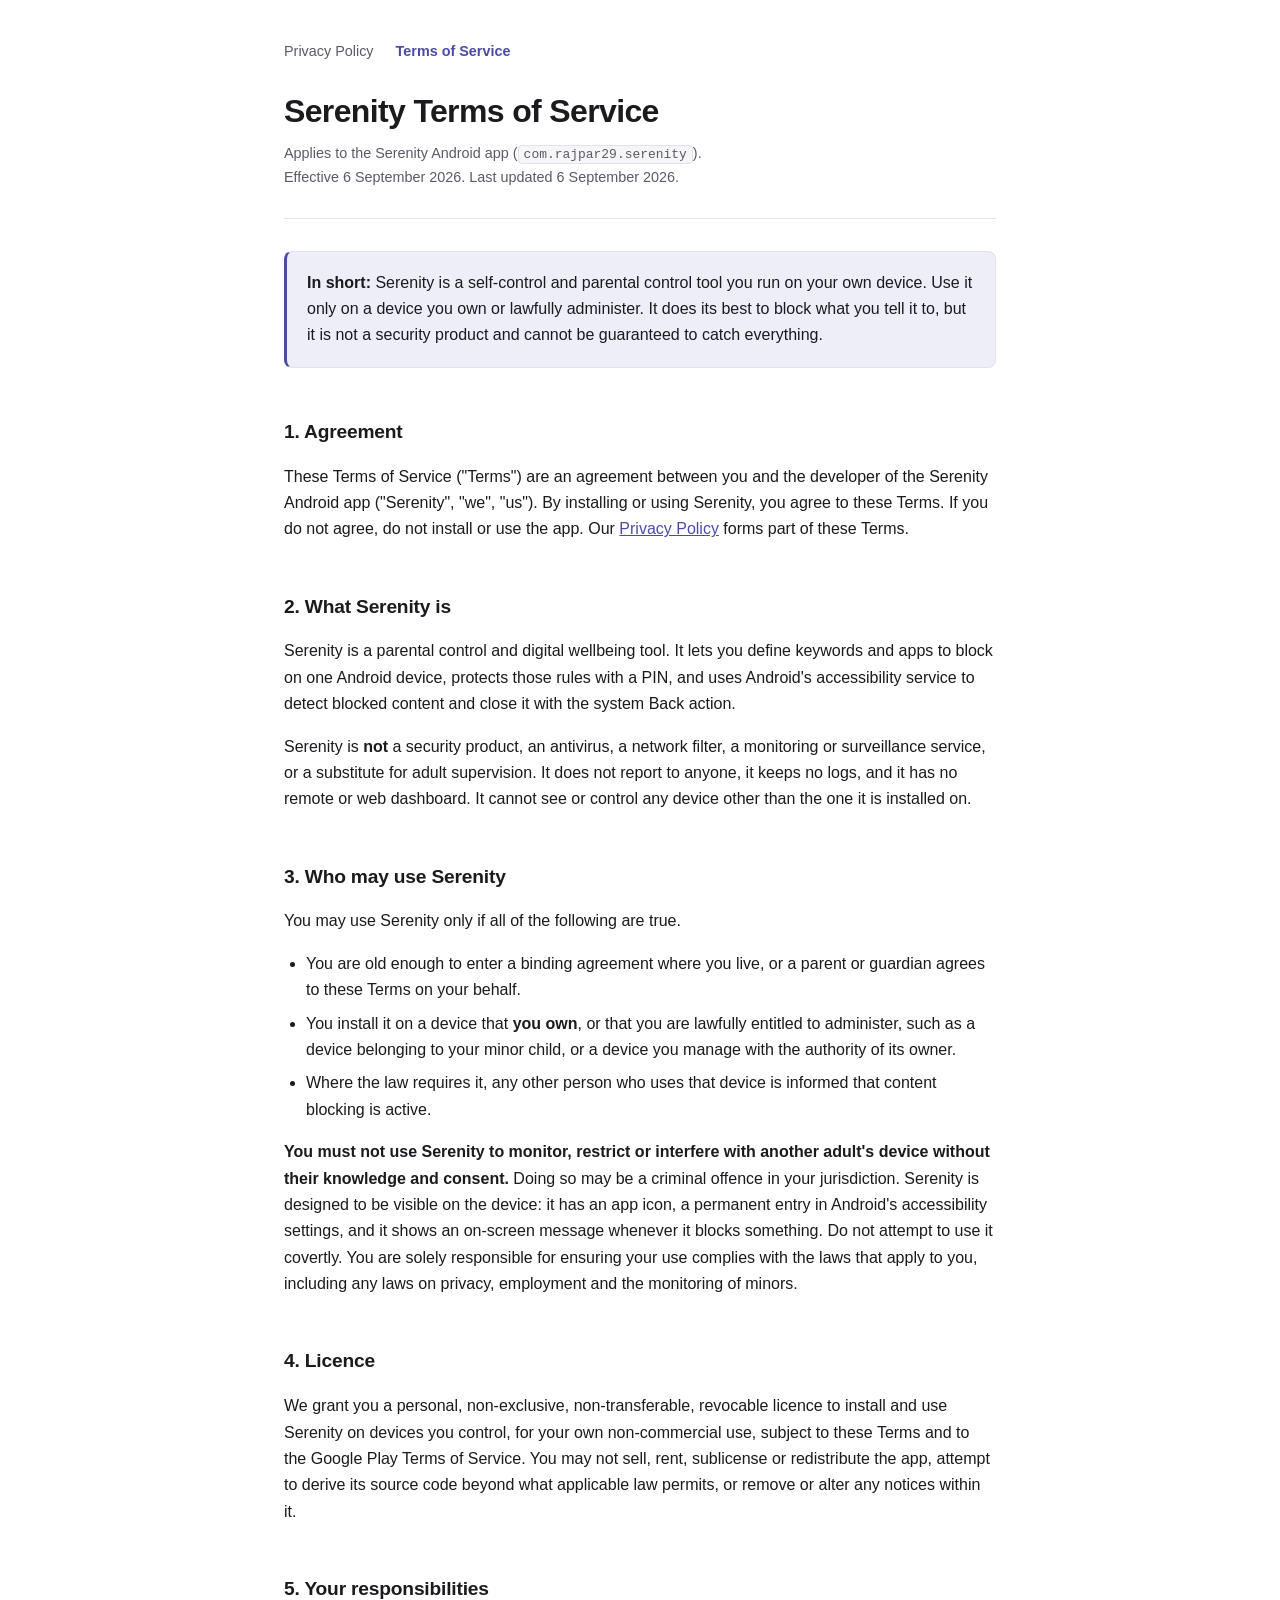
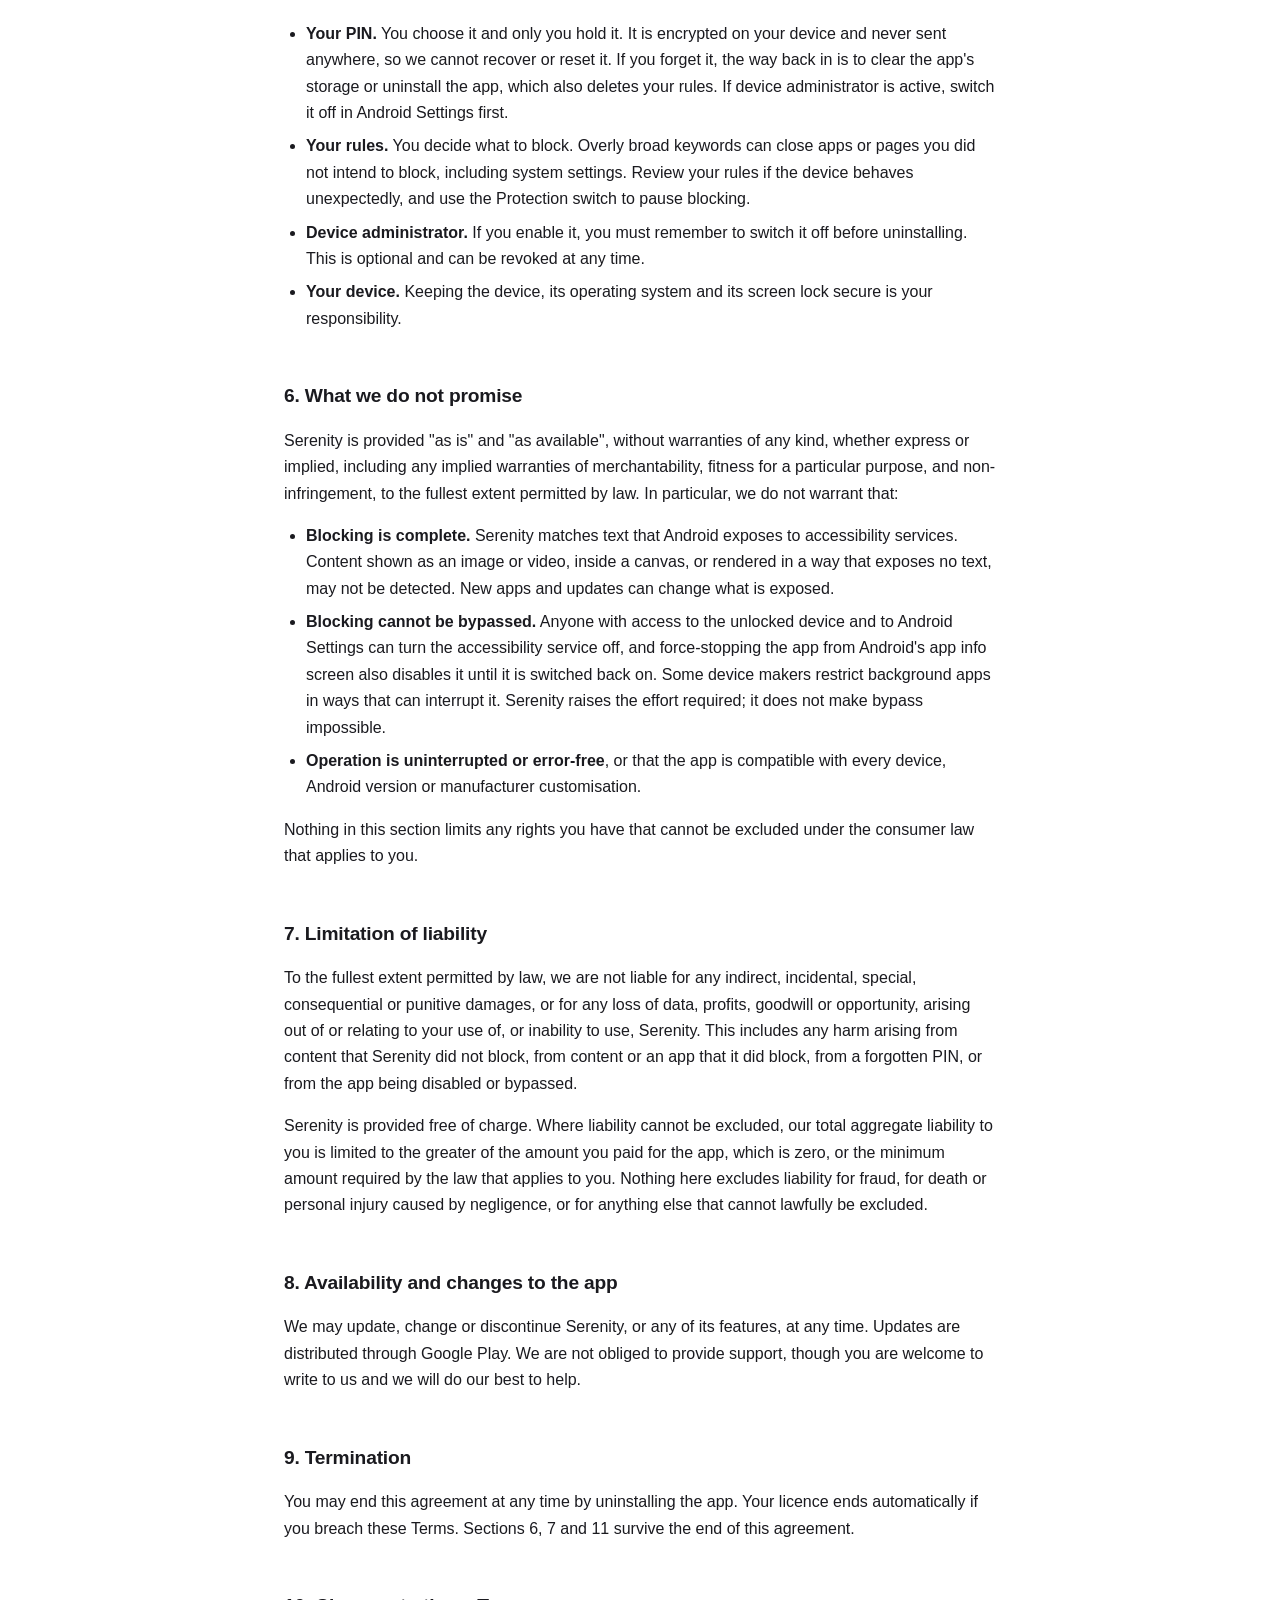
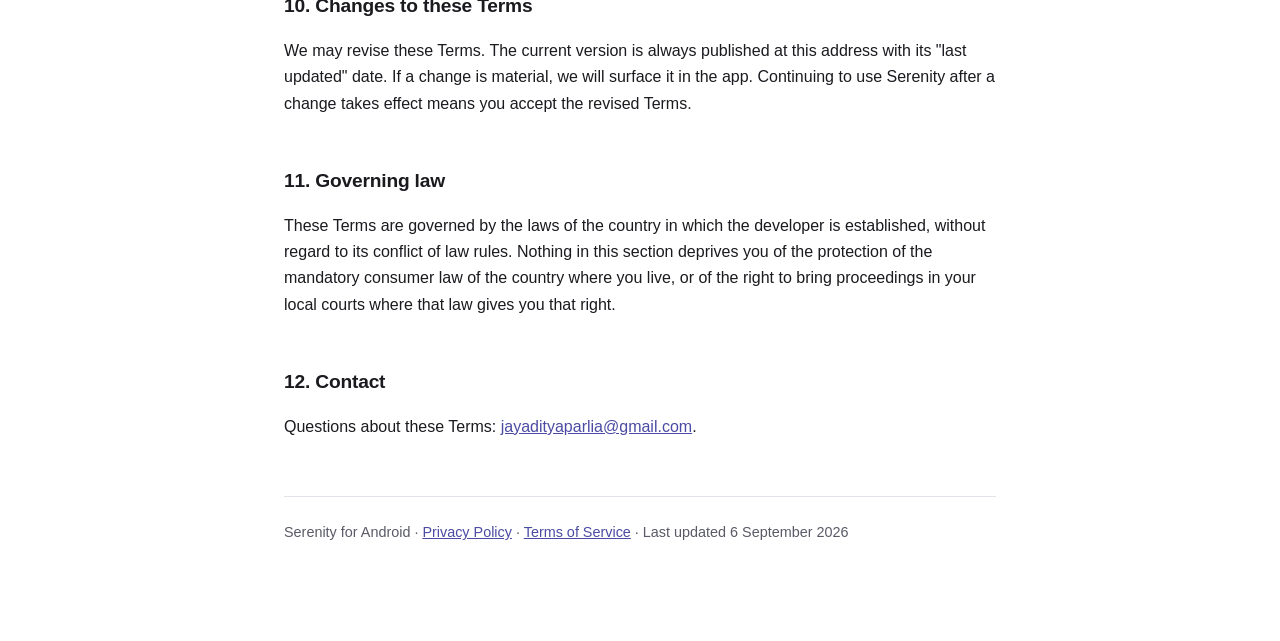
==== terms.html @ b1f2fce3 "Add Terms of Service, update contact email, expand privacy rights - Add terms.html covering permitte" ====
<!doctype html>
<html lang="en">
<head>
<meta charset="utf-8">
<meta name="viewport" content="width=device-width, initial-scale=1">
<title>Serenity Terms of Service</title>
<meta name="description" content="Terms of Service for the Serenity Android app, a parental control and focus tool that blocks keywords and apps on a single device.">
<link rel="stylesheet" href="style.css">
</head>
<body>
<div class="wrap">
<nav>
  <a href="./">Privacy Policy</a>
  <a href="terms.html" class="here">Terms of Service</a>
</nav>
<header>
  <h1>Serenity Terms of Service</h1>
  <p class="meta">Applies to the Serenity Android app (<code>com.rajpar29.serenity</code>).<br>
  Effective 6 September 2026. Last updated 6 September 2026.</p>
</header>

<div class="lede">
  <p><strong>In short:</strong> Serenity is a self-control and parental control tool you run on
  your own device. Use it only on a device you own or lawfully administer. It does its best to
  block what you tell it to, but it is not a security product and cannot be guaranteed to catch
  everything.</p>
</div>

<h2>1. Agreement</h2>
<p>These Terms of Service ("Terms") are an agreement between you and the developer of the Serenity
Android app ("Serenity", "we", "us"). By installing or using Serenity, you agree to these Terms.
If you do not agree, do not install or use the app. Our <a href="./">Privacy Policy</a> forms part
of these Terms.</p>

<h2>2. What Serenity is</h2>
<p>Serenity is a parental control and digital wellbeing tool. It lets you define keywords and apps
to block on one Android device, protects those rules with a PIN, and uses Android's accessibility
service to detect blocked content and close it with the system Back action.</p>
<p>Serenity is <strong>not</strong> a security product, an antivirus, a network filter, a
monitoring or surveillance service, or a substitute for adult supervision. It does not report to
anyone, it keeps no logs, and it has no remote or web dashboard. It cannot see or control any
device other than the one it is installed on.</p>

<h2>3. Who may use Serenity</h2>
<p>You may use Serenity only if all of the following are true.</p>
<ul>
  <li>You are old enough to enter a binding agreement where you live, or a parent or guardian
  agrees to these Terms on your behalf.</li>
  <li>You install it on a device that <strong>you own</strong>, or that you are lawfully entitled
  to administer, such as a device belonging to your minor child, or a device you manage with the
  authority of its owner.</li>
  <li>Where the law requires it, any other person who uses that device is informed that content
  blocking is active.</li>
</ul>
<p><strong>You must not use Serenity to monitor, restrict or interfere with another adult's device
without their knowledge and consent.</strong> Doing so may be a criminal offence in your
jurisdiction. Serenity is designed to be visible on the device: it has an app icon, a permanent
entry in Android's accessibility settings, and it shows an on-screen message whenever it blocks
something. Do not attempt to use it covertly. You are solely responsible for ensuring your use
complies with the laws that apply to you, including any laws on privacy, employment and the
monitoring of minors.</p>

<h2>4. Licence</h2>
<p>We grant you a personal, non-exclusive, non-transferable, revocable licence to install and use
Serenity on devices you control, for your own non-commercial use, subject to these Terms and to
the Google Play Terms of Service. You may not sell, rent, sublicense or redistribute the app,
attempt to derive its source code beyond what applicable law permits, or remove or alter any
notices within it.</p>

<h2>5. Your responsibilities</h2>
<ul>
  <li><strong>Your PIN.</strong> You choose it and only you hold it. It is encrypted on your device
  and never sent anywhere, so we cannot recover or reset it. If you forget it, the way back in is
  to clear the app's storage or uninstall the app, which also deletes your rules. If device
  administrator is active, switch it off in Android Settings first.</li>
  <li><strong>Your rules.</strong> You decide what to block. Overly broad keywords can close apps
  or pages you did not intend to block, including system settings. Review your rules if the device
  behaves unexpectedly, and use the Protection switch to pause blocking.</li>
  <li><strong>Device administrator.</strong> If you enable it, you must remember to switch it off
  before uninstalling. This is optional and can be revoked at any time.</li>
  <li><strong>Your device.</strong> Keeping the device, its operating system and its screen lock
  secure is your responsibility.</li>
</ul>

<h2>6. What we do not promise</h2>
<p>Serenity is provided "as is" and "as available", without warranties of any kind, whether
express or implied, including any implied warranties of merchantability, fitness for a particular
purpose, and non-infringement, to the fullest extent permitted by law. In particular, we do not
warrant that:</p>
<ul>
  <li><strong>Blocking is complete.</strong> Serenity matches text that Android exposes to
  accessibility services. Content shown as an image or video, inside a canvas, or rendered in a way
  that exposes no text, may not be detected. New apps and updates can change what is exposed.</li>
  <li><strong>Blocking cannot be bypassed.</strong> Anyone with access to the unlocked device and
  to Android Settings can turn the accessibility service off, and force-stopping the app from
  Android's app info screen also disables it until it is switched back on. Some device makers
  restrict background apps in ways that can interrupt it. Serenity raises the effort required; it
  does not make bypass impossible.</li>
  <li><strong>Operation is uninterrupted or error-free</strong>, or that the app is compatible with
  every device, Android version or manufacturer customisation.</li>
</ul>
<p>Nothing in this section limits any rights you have that cannot be excluded under the consumer
law that applies to you.</p>

<h2>7. Limitation of liability</h2>
<p>To the fullest extent permitted by law, we are not liable for any indirect, incidental, special,
consequential or punitive damages, or for any loss of data, profits, goodwill or opportunity,
arising out of or relating to your use of, or inability to use, Serenity. This includes any harm
arising from content that Serenity did not block, from content or an app that it did block, from a
forgotten PIN, or from the app being disabled or bypassed.</p>
<p>Serenity is provided free of charge. Where liability cannot be excluded, our total aggregate
liability to you is limited to the greater of the amount you paid for the app, which is zero, or
the minimum amount required by the law that applies to you. Nothing here excludes liability for
fraud, for death or personal injury caused by negligence, or for anything else that cannot lawfully
be excluded.</p>

<h2>8. Availability and changes to the app</h2>
<p>We may update, change or discontinue Serenity, or any of its features, at any time. Updates are
distributed through Google Play. We are not obliged to provide support, though you are welcome to
write to us and we will do our best to help.</p>

<h2>9. Termination</h2>
<p>You may end this agreement at any time by uninstalling the app. Your licence ends automatically
if you breach these Terms. Sections 6, 7 and 11 survive the end of this agreement.</p>

<h2>10. Changes to these Terms</h2>
<p>We may revise these Terms. The current version is always published at this address with its
"last updated" date. If a change is material, we will surface it in the app. Continuing to use
Serenity after a change takes effect means you accept the revised Terms.</p>

<h2>11. Governing law</h2>
<p>These Terms are governed by the laws of the country in which the developer is established,
without regard to its conflict of law rules. Nothing in this section deprives you of the
protection of the mandatory consumer law of the country where you live, or of the right to bring
proceedings in your local courts where that law gives you that right.</p>

<h2>12. Contact</h2>
<p>Questions about these Terms:
<a href="mailto:jayadityaparlia@gmail.com">jayadityaparlia@gmail.com</a>.</p>

<footer>
  Serenity for Android &middot; <a href="./">Privacy Policy</a> &middot;
  <a href="terms.html">Terms of Service</a> &middot; Last updated 6 September 2026
</footer>
</div>
</body>
</html>
---- style.css ----
:root {
  --bg: #ffffff;
  --surface: #f6f6f9;
  --border: #e2e2ea;
  --text: #1a1a1f;
  --muted: #5a5a68;
  --accent: #4b4ba3;
  --accent-soft: #eeeef8;
}
@media (prefers-color-scheme: dark) {
  :root {
    --bg: #121216;
    --surface: #1b1b21;
    --border: #2c2c36;
    --text: #ececf1;
    --muted: #a2a2b0;
    --accent: #a8a8f0;
    --accent-soft: #1e1e2c;
  }
}
* { box-sizing: border-box; }
body {
  margin: 0;
  background: var(--bg);
  color: var(--text);
  font: 16px/1.65 -apple-system, BlinkMacSystemFont, "Segoe UI", Roboto, Helvetica, Arial, sans-serif;
  -webkit-text-size-adjust: 100%;
}
.wrap { max-width: 760px; margin: 0 auto; padding: 40px 24px 96px; }
nav { margin-bottom: 28px; font-size: 0.9rem; }
nav a { color: var(--muted); text-decoration: none; margin-right: 18px; }
nav a:hover { color: var(--accent); text-decoration: underline; }
nav a.here { color: var(--accent); font-weight: 600; }
header { border-bottom: 1px solid var(--border); padding-bottom: 28px; margin-bottom: 32px; }
h1 { font-size: 2rem; line-height: 1.2; margin: 0 0 12px; letter-spacing: -0.02em; }
h2 { font-size: 1.2rem; margin: 40px 0 12px; letter-spacing: -0.01em; padding-top: 8px; }
h3 { font-size: 1rem; margin: 24px 0 8px; }
.meta { color: var(--muted); font-size: 0.9rem; margin: 0; }
.lede {
  background: var(--accent-soft);
  border: 1px solid var(--border);
  border-left: 3px solid var(--accent);
  border-radius: 8px;
  padding: 18px 20px;
  margin: 28px 0 8px;
}
.lede p { margin: 0; }
.lede p + p { margin-top: 10px; }
ul { padding-left: 22px; }
li { margin: 7px 0; }
a { color: var(--accent); }
code {
  background: var(--surface); border: 1px solid var(--border);
  border-radius: 4px; padding: 1px 5px; font-size: 0.9em;
}
table { border-collapse: collapse; width: 100%; margin: 16px 0; font-size: 0.95rem; }
th, td { text-align: left; padding: 10px 12px; border-bottom: 1px solid var(--border); vertical-align: top; }
th { color: var(--muted); font-weight: 600; font-size: 0.85rem; text-transform: uppercase; letter-spacing: 0.03em; }
.scroll { overflow-x: auto; }
footer {
  margin-top: 56px; padding-top: 24px;
  border-top: 1px solid var(--border); color: var(--muted); font-size: 0.9rem;
}
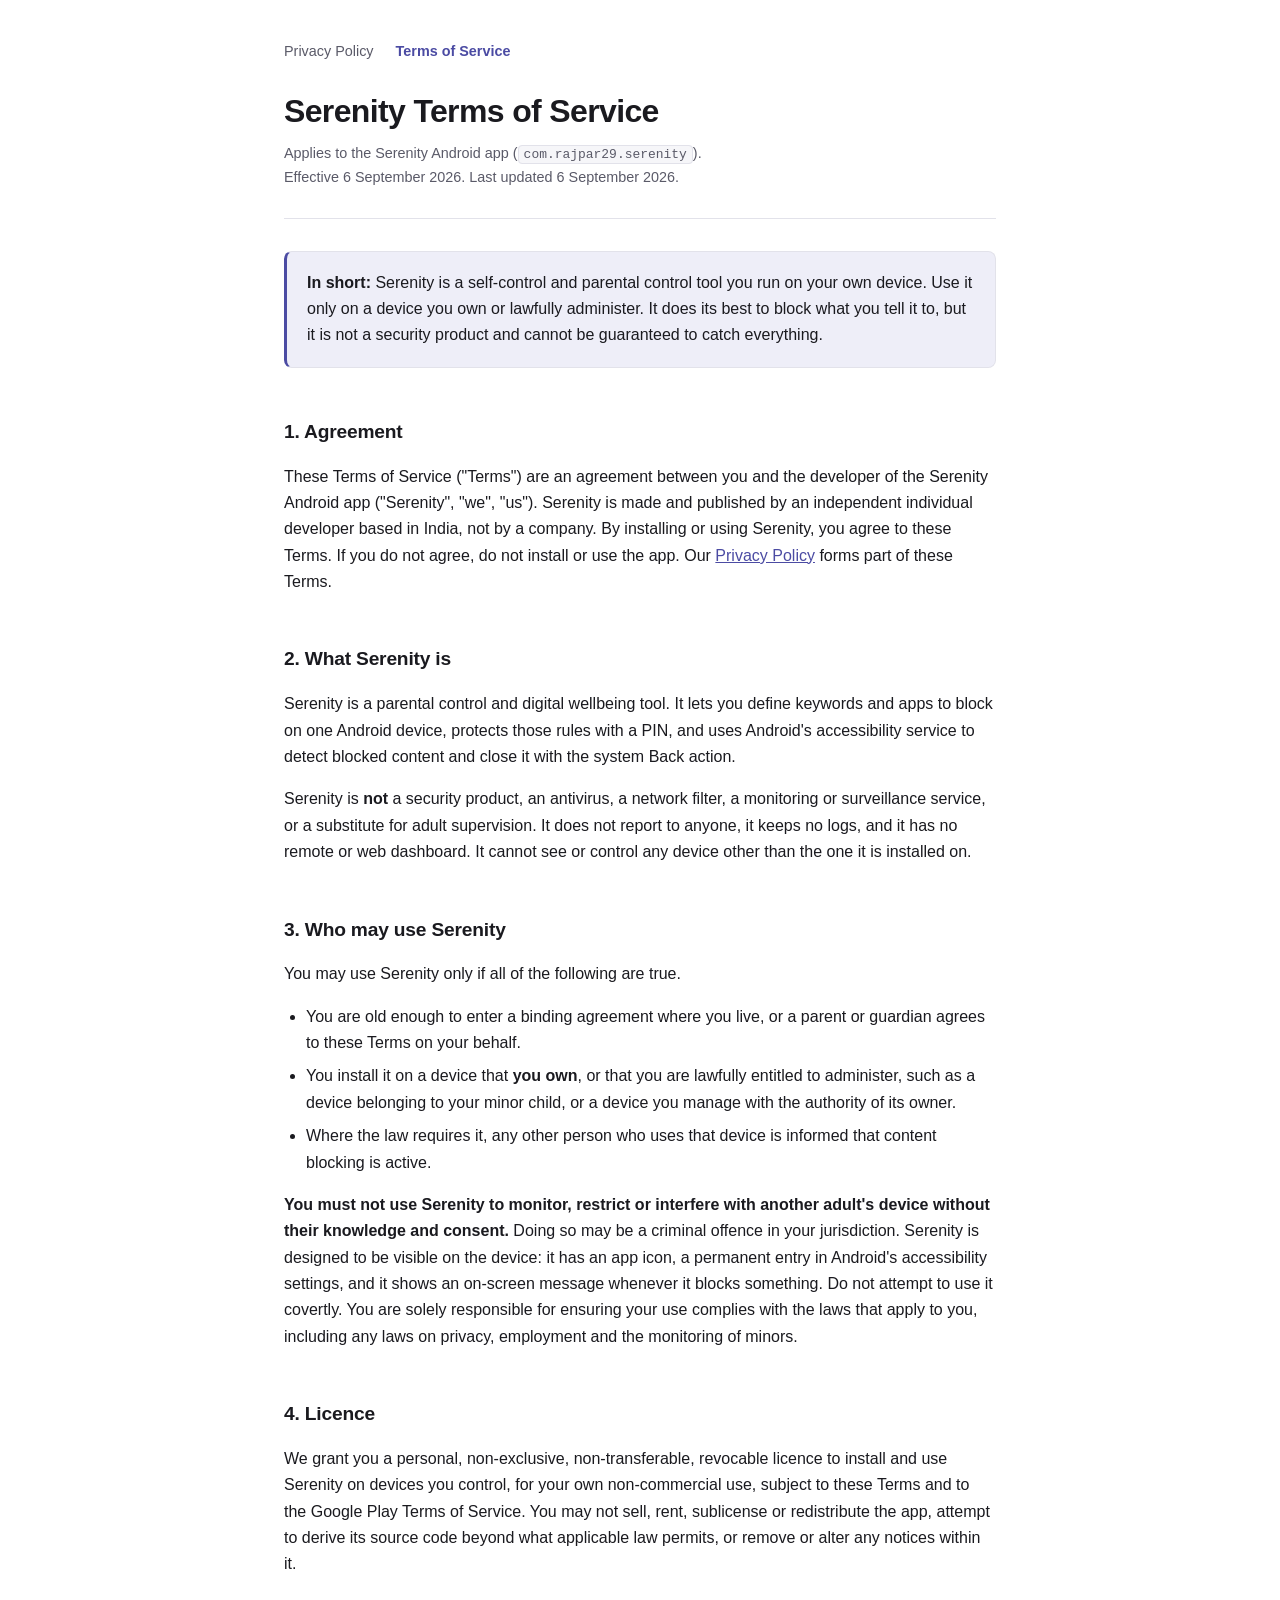
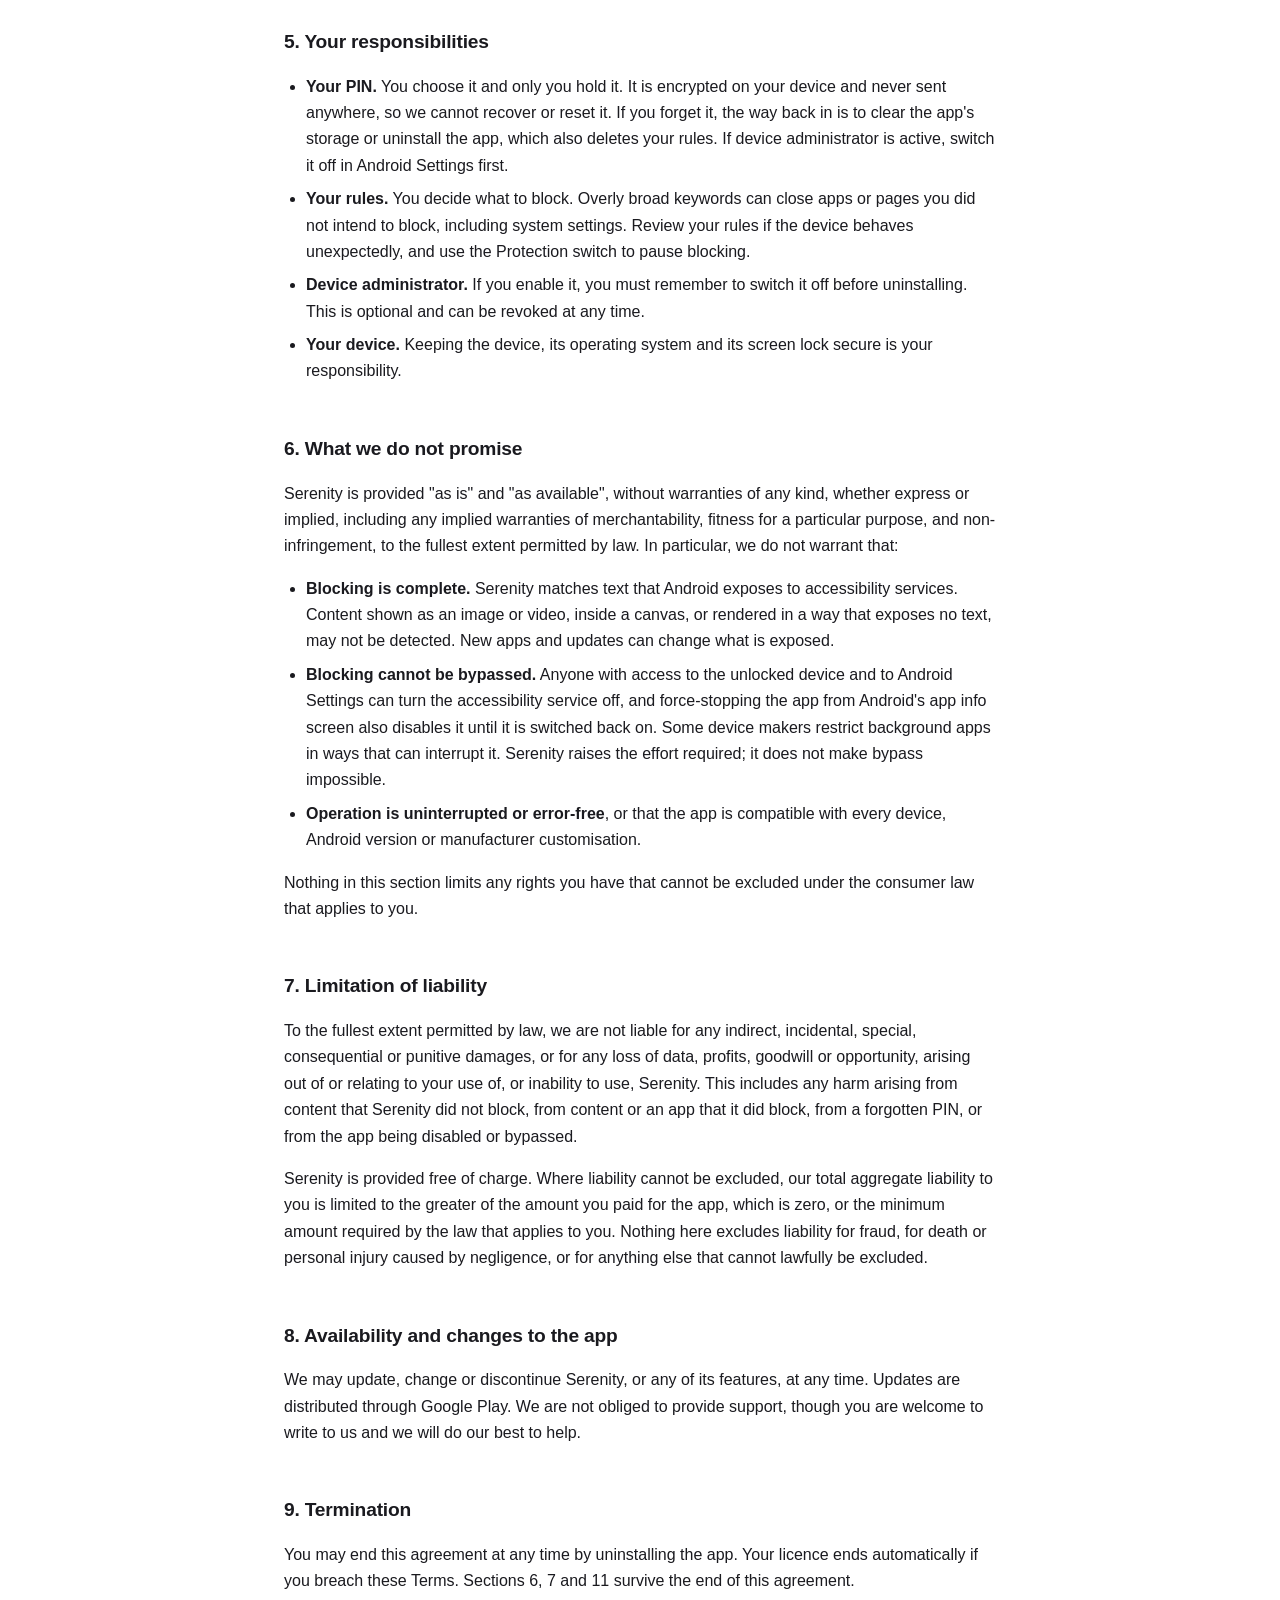
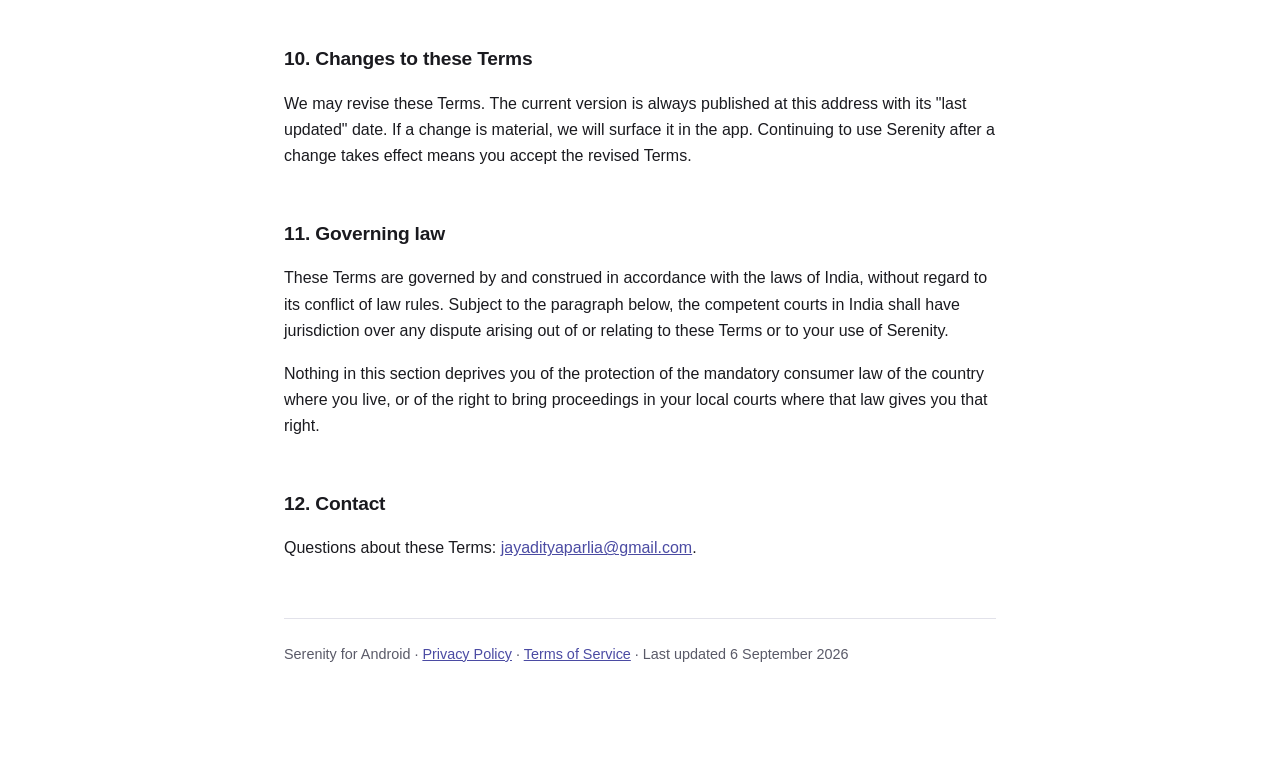
==== commit 01b4888d: "Set India as governing law and identify the developer as an individual - Terms section 11 now names " ====
--- a/terms.html
+++ b/terms.html
@@ -28,9 +28,10 @@
 
 <h2>1. Agreement</h2>
 <p>These Terms of Service ("Terms") are an agreement between you and the developer of the Serenity
-Android app ("Serenity", "we", "us"). By installing or using Serenity, you agree to these Terms.
-If you do not agree, do not install or use the app. Our <a href="./">Privacy Policy</a> forms part
-of these Terms.</p>
+Android app ("Serenity", "we", "us"). Serenity is made and published by an independent individual
+developer based in India, not by a company. By installing or using Serenity, you agree to these
+Terms. If you do not agree, do not install or use the app. Our <a href="./">Privacy Policy</a>
+forms part of these Terms.</p>
 
 <h2>2. What Serenity is</h2>
 <p>Serenity is a parental control and digital wellbeing tool. It lets you define keywords and apps
@@ -129,10 +130,13 @@
 Serenity after a change takes effect means you accept the revised Terms.</p>
 
 <h2>11. Governing law</h2>
-<p>These Terms are governed by the laws of the country in which the developer is established,
-without regard to its conflict of law rules. Nothing in this section deprives you of the
-protection of the mandatory consumer law of the country where you live, or of the right to bring
-proceedings in your local courts where that law gives you that right.</p>
+<p>These Terms are governed by and construed in accordance with the laws of India, without regard
+to its conflict of law rules. Subject to the paragraph below, the competent courts in India shall
+have jurisdiction over any dispute arising out of or relating to these Terms or to your use of
+Serenity.</p>
+<p>Nothing in this section deprives you of the protection of the mandatory consumer law of the
+country where you live, or of the right to bring proceedings in your local courts where that law
+gives you that right.</p>
 
 <h2>12. Contact</h2>
 <p>Questions about these Terms:
